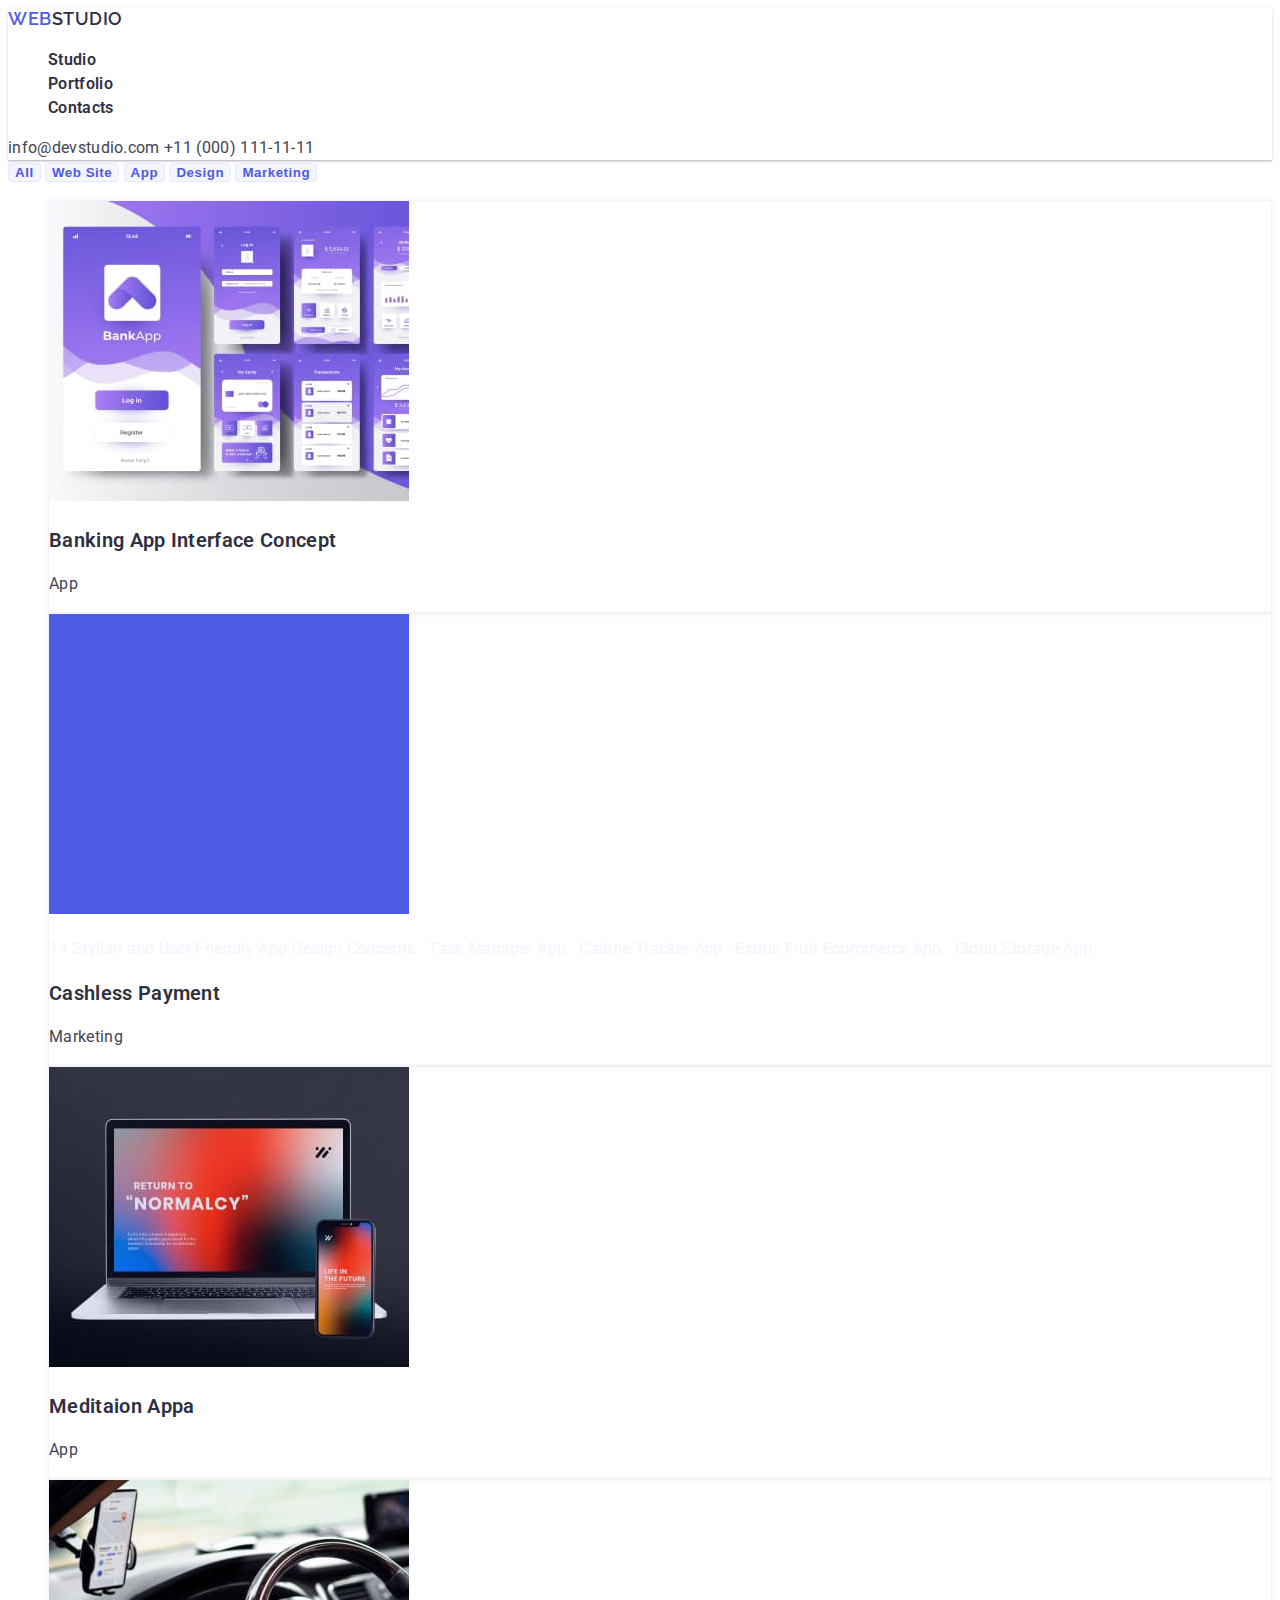
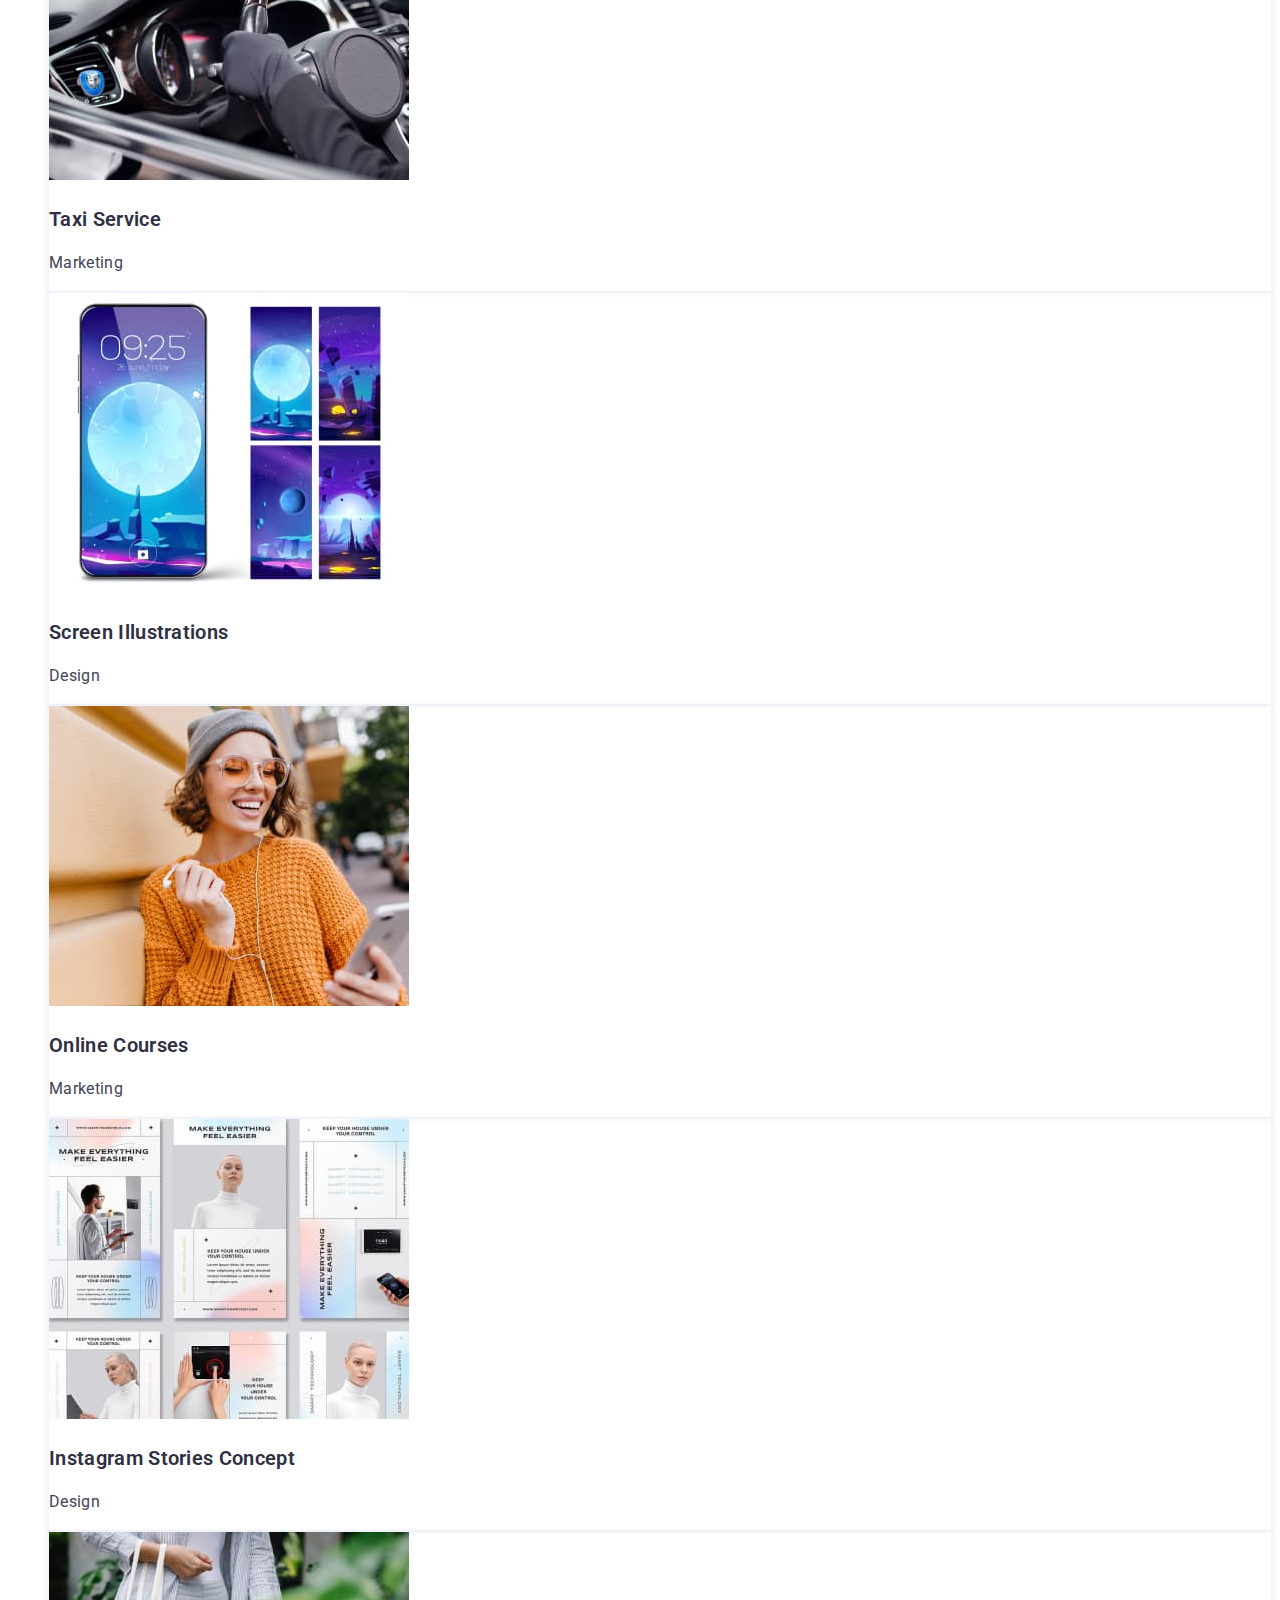
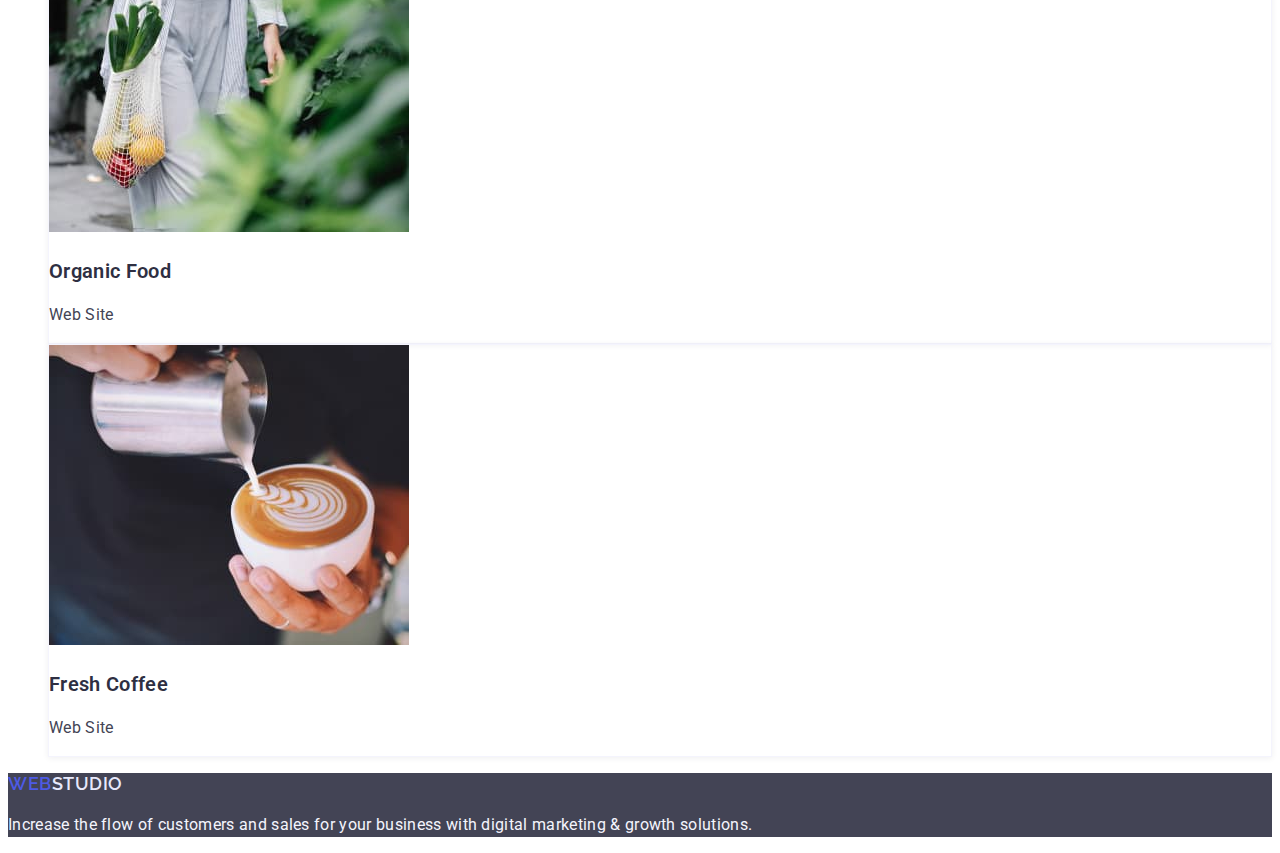
==== portfolio.html @ 363cf3ab "first commit" ====
<!DOCTYPE html>
<html lang="en">
  <head>
    <meta charset="UTF-8" />
    <meta http-equiv="X-UA-Compatible" content="IE=edge" />
    <meta name="viewport" content="width=device-width, initial-scale=1.0" />
    <link
      href="https://fonts.googleapis.com/css2?family=Raleway:wght@700&family=Roboto:wght@400;500;700;900&display=swap"
      rel="stylesheet"
    />
    <link rel="stylesheet" href="./css/styles.css" />
    <title>Portfolio</title>
  </head>
  <body>
    <header class="header">
      <div class="container-header">
        <a href="./index.html" class="link logo web"
          ><span class="link web">WEB</span>STUDIO</a
        >
        <div class="nav">
          <nav>
            <ul>
              <li><a href="./index.html" class="link nav">Studio</a></li>
              <li><a href="./portfolio.html" class="link nav">Portfolio</a></li>
              <li><a href="" class="link nav">Contacts</a></li>
            </ul>
          </nav>
          <div class="contacts">
            <a href="mailto:info@devstudio.com" class="link description"
              >info@devstudio.com</a
            >
            <a href="tel:+110001111111" class="link description"
              >+11 (000) 111-11-11</a
            >
          </div>
        </div>
      </div>
    </header>
    <main>
      <section class="buttons">
        <h2 class="subtitle hidden">empty</h2>
        <button class="btn active" type="button">All</button>
        <button class="btn" type="button">Web Site</button>
        <button class="btn" type="button">App</button>
        <button class="btn" type="button">Design</button>
        <button class="btn" type="button">Marketing</button>
      </section>

      <section class="cards">
        <h2 class="subtitle hidden">cards</h2>
        <ul>
          <li class="card">
            <img
              src="./images/Banking-App-Interface-Concept.jpg"
              alt="Banking App Interface Concept"
              width="360"
              height="300"
            />
            <h3 class="subsubtitle">Banking App Interface Concept</h3>
            <p class="description">App</p>
          </li>
          <li class="card">
            <img
              src="./images/Cashless-Payment.jpg"
              alt="Cashless Payment"
              width="360"
              height="300"
            />
            <!-- Due to only next text has to add in front of img, I use inline style of margins/padding  -->
            <!-- style="
                margin-top: -270px;
                padding-bottom: 200px;
                margin-left: 30px;
                margin-right: 900px;
              " -->
            <p class="description add">
              14 Stylish and User-Friendly App Design Concepts · Task Manager
              App · Calorie Tracker App · Exotic Fruit Ecommerce App · Cloud
              Storage App
            </p>
            <h3 class="subsubtitle">Cashless Payment</h3>
            <p class="description">Marketing</p>
          </li>
          <li class="card">
            <img
              src="./images/Meditaion-App.jpg"
              alt="Meditaion App"
              width="360"
              height="300"
            />
            <h3 class="subsubtitle">Meditaion Appa</h3>
            <p class="description">App</p>
          </li>
          <li class="card">
            <img
              src="./images/Taxi-Service.jpg"
              alt="Taxi Service"
              width="360"
              height="300"
            />
            <h3 class="subsubtitle">Taxi Service</h3>
            <p class="description">Marketing</p>
          </li>
          <li class="card">
            <img
              src="./images/Screen-Illustrations.jpg"
              alt="Screen Illustrations"
              width="360"
              height="300"
            />
            <h3 class="subsubtitle">Screen Illustrations</h3>
            <p class="description">Design</p>
          </li>
          <li class="card">
            <img
              src="./images/Online-Courses.jpg"
              alt="Online Courses"
              width="360"
              height="300"
            />
            <h3 class="subsubtitle">Online Courses</h3>
            <p class="description">Marketing</p>
          </li>
          <li class="card">
            <img
              src="./images/Instagram-Stories-Concept.jpg"
              alt="Instagram Stories Concept"
              width="360"
              height="300"
            />
            <h3 class="subsubtitle">Instagram Stories Concept</h3>
            <p class="description">Design</p>
          </li>
          <li class="card">
            <img
              src="./images/Organic-Food.jpg"
              alt="Organic Food"
              width="360"
              height="300"
            />
            <h3 class="subsubtitle">Organic Food</h3>
            <p class="description">Web Site</p>
          </li>
          <li class="card">
            <img
              src="./images/Fresh-Coffee.jpg"
              alt="Fresh Coffee"
              width="360"
              height="300"
            />
            <h3 class="subsubtitle">Fresh Coffee</h3>
            <p class="description">Web Site</p>
          </li>
        </ul>
      </section>
    </main>
    <footer class="footer">
      <div class="container-footer">
        <a href="./index.html" class="link footer web"
          ><span class="link web">WEB</span>STUDIO</a
        >
        <p class="description footer no-psevdo">
          Increase the flow of customers and sales for your business with
          digital marketing & growth solutions.
        </p>
      </div>
    </footer>
  </body>
</html>
---- css/styles.css ----
/* -------------------------MAIN SETTINGS---------------------------------- */

:root {
  --navy-blue: #2e2f42;
  --white-color: #fff;
  --cloud-color: #f4f4fd;
  --blue-color: #4d5ae5;
  --slate-color: #434455;
  --cornflower-color: #e7e9fc;
  --green-color: #31d0aa;
  --light-slate-color: #8e8f99;
}
body {
  /* margin: 0;
  padding: 0; */
  font-family: "Roboto", "Raleway", sans-serif;
  font-size: 16px;
  font-weight: normal;
  color: var(--navy-blue);
  letter-spacing: 0.02em;
  line-height: 1.5;
}
li {
  list-style: none;
}
/* -------------------------SECTIONS---------------------------------- */
.header {
  box-shadow: 0px 2px 1px rgba(46, 47, 66, 0.08),
    0px 1px 1px rgba(46, 47, 66, 0.16), 0px 1px 6px rgba(46, 47, 66, 0.08);
}
.header,
.features,
.doing,
.cards {
  background-color: var(--white-color);
}
.head {
  background-color: var(--navy-blue);
  color: var(--cloud-color);
}

.team {
  background-color: var(--cornflower-color);
  text-align: center;
}
.footer {
  background-color: var(--slate-color);
}
/* -------------------------BUTTONS--------------------------------- */

.btn {
  align-items: center;
  cursor: pointer;
  letter-spacing: 0.04em;
  font-weight: 600;
  background-color: var(--cloud-color);
  color: var(--blue-color);
  border: 1px solid var(--cornflower-color);
  border-radius: 4px;
  text-decoration: none;
}
.btn:hover,
.btn:focus {
  background-color: var(--blue-color);
  color: var(--cloud-color);
}
.btn.backward {
  font-weight: 600;
  line-height: 1.19;
  background-color: var(--blue-color);
  color: var(--white-color);
  box-shadow: 0px 4px 4px rgba(0, 0, 0, 0.15);
  border: var(--blue-color);
  border-radius: 4px;
}
.btn.backward:hover,
.btn.backward:focus {
  background-color: var(--cloud-color);
  color: var(--blue-color);
  border: 1px solid var(--cloud-color);
}
/* -------------------------h1/h2/h3---------------------------------- */

.title {
  color: var(--white-color);
  font-weight: 600;
  font-size: 56px;
  line-height: 1.07;
  text-align: center;
}
.subtitle {
  font-weight: 600;
  font-size: 36px;
  line-height: 1.11;
  text-align: center;
}
.subsubtitle {
  line-height: 1.2;
  font-weight: 600;
  font-size: 20px;
}
/* -------------------------p/link/nav/hover:focus---------------------------------- */

.description,
.link.description {
  letter-spacing: 0.02em;
  color: var(--slate-color);
}
.link.description {
  font-weight: normal;
}
.link {
  text-decoration: underline;
  font-weight: 600;
  color: var(--navy-blue);
  text-decoration: none;
}
.link:hover,
.link:focus,
.link.nav:hover,
.link.nav:focus,
.link.footer:hover,
.link.footer:focus,
.link.logo:hover,
.link.logo:focus {
  color: var(--blue-color);
}
.link.nav {
  color: var(--navy-blue);
}
/* .link.footer.web:hover,
.link.footer.web:focus {
  background-color: var(--white-color);
} */
/* -------------------------FEATURES---------------------------------- */

.description.footer,
.link.footer {
  color: var(--cornflower-color);
}
.link.logo {
  color: var(--navy-blue);
}
.web {
  font-family: "Raleway", sans-serif;
  font-size: 18px;
  line-height: 1.16;
  letter-spacing: 0.03em;
  text-transform: uppercase;
  color: var(--blue-color);
}
.hidden {
  display: none;
}
.description.add {
  color: var(--cloud-color);
}
.description.footer.no-psevdo {
  color: var(--cloud-color);
}
/* -------------------------CARDs---------------------------------- */

.person {
  box-shadow: 0px 1px 6px rgba(46, 47, 66, 0.08),
    0px 1px 1px rgba(46, 47, 66, 0.16), 0px 2px 1px rgba(46, 47, 66, 0.08);
  border-radius: 0px 0px 4px 4px;
  background: var(--white-color);
}
.card {
  border: 0.5px solid var(--cloud-color);
  box-shadow: 0px 1px 6px rgba(46, 47, 66, 0.08);
}
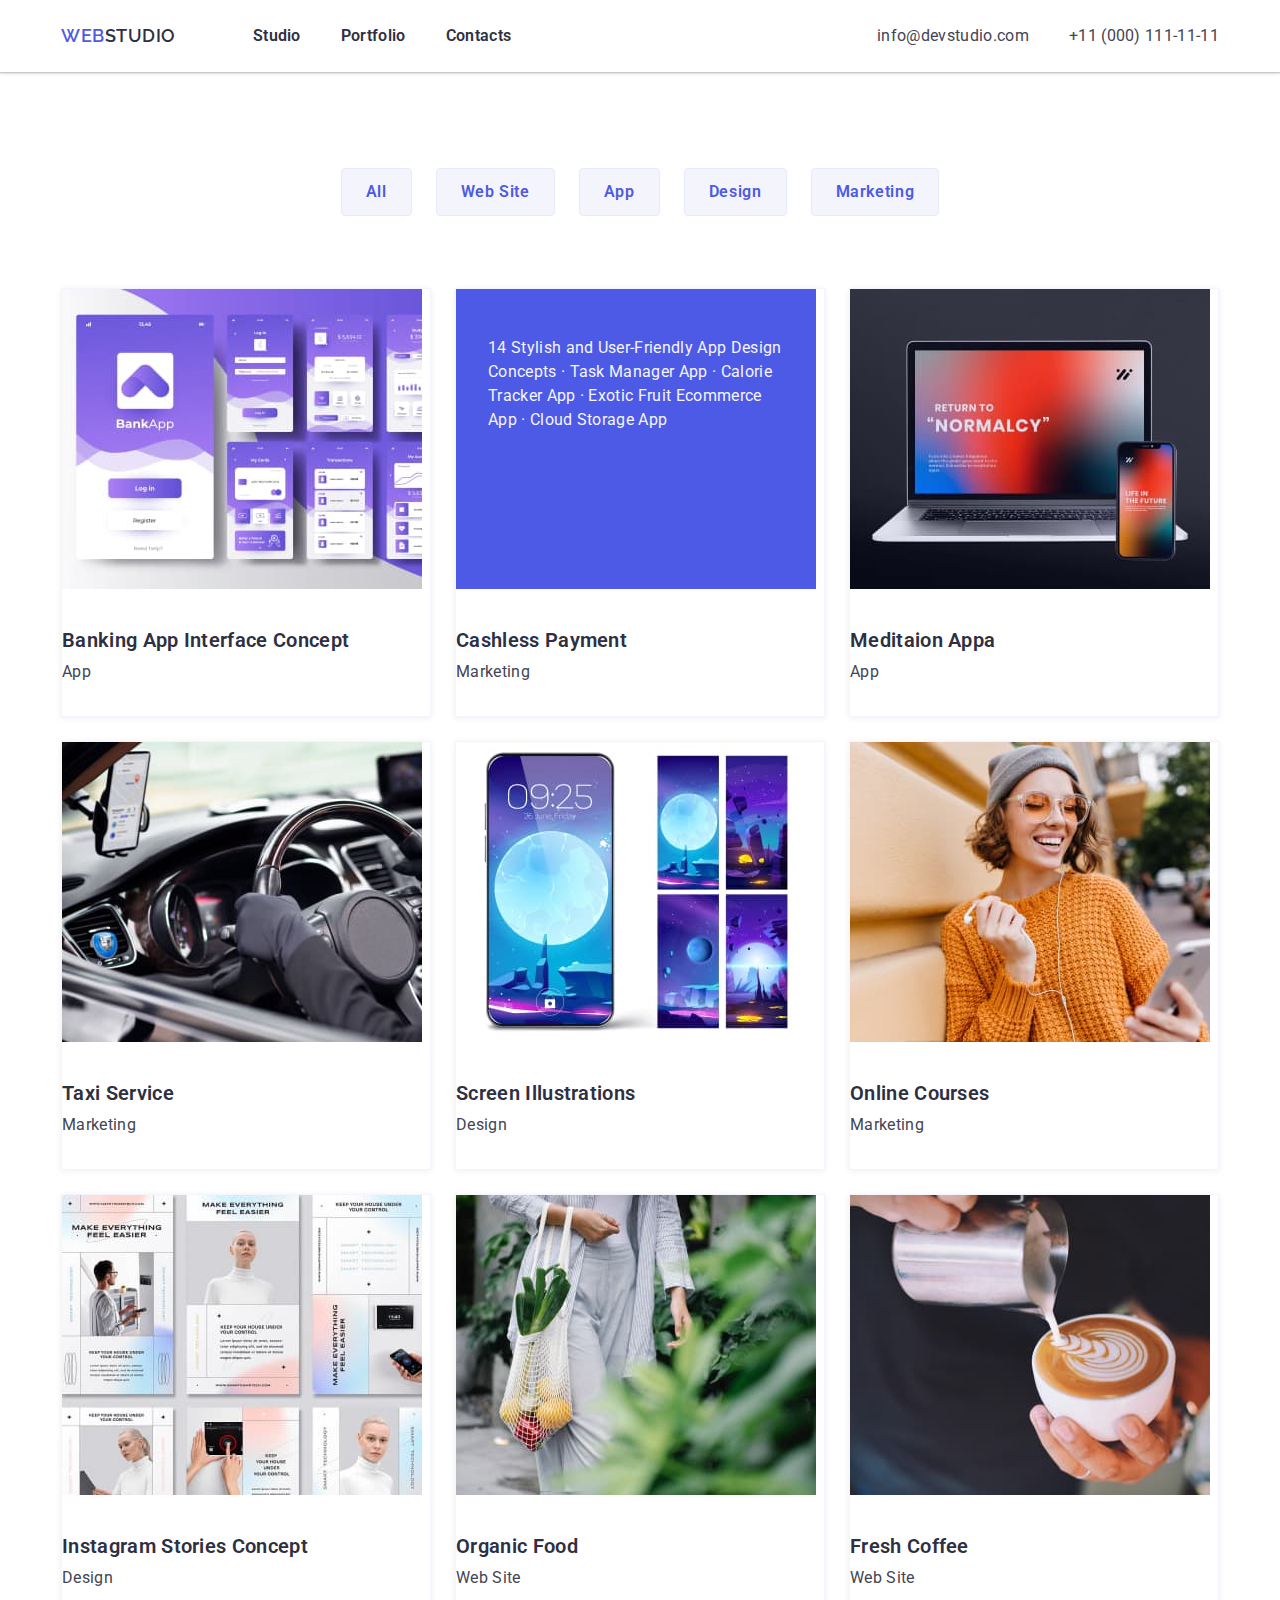
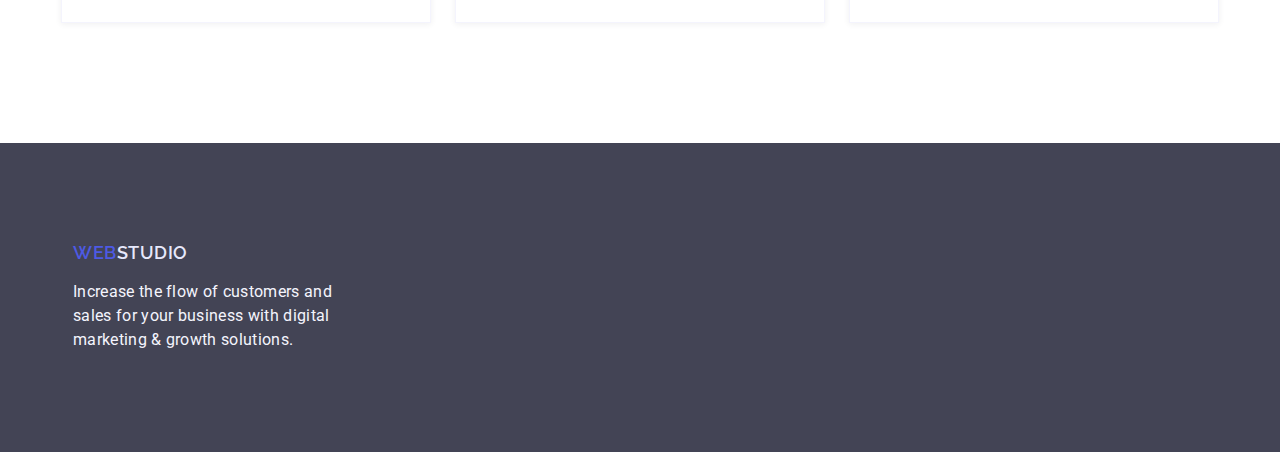
==== commit 6a21795d: "first commit" ====
--- a/portfolio.html
+++ b/portfolio.html
@@ -4,6 +4,10 @@
     <meta charset="UTF-8" />
     <meta http-equiv="X-UA-Compatible" content="IE=edge" />
     <meta name="viewport" content="width=device-width, initial-scale=1.0" />
+    <link
+      rel="stylesheet"
+      href="https://cdnjs.cloudflare.com/ajax/libs/modern-normalize/1.0.0/modern-normalize.min.css"
+    />
     <link
       href="https://fonts.googleapis.com/css2?family=Raleway:wght@700&family=Roboto:wght@400;500;700;900&display=swap"
       rel="stylesheet"
@@ -13,149 +17,170 @@
   </head>
   <body>
     <header class="header">
-      <div class="container-header">
-        <a href="./index.html" class="link logo web"
-          ><span class="link web">WEB</span>STUDIO</a
-        >
-        <div class="nav">
-          <nav>
-            <ul>
-              <li><a href="./index.html" class="link nav">Studio</a></li>
-              <li><a href="./portfolio.html" class="link nav">Portfolio</a></li>
-              <li><a href="" class="link nav">Contacts</a></li>
+      <div class="container container-header">
+        <div class="container-nav">
+          <a href="./index.html" class="link logo web"
+            ><span class="link web">WEB</span>STUDIO</a
+          >
+
+          <nav class="nav">
+            <ul class="nav-items">
+              <li class="nav-item">
+                <a href="./index.html" class="link">Studio</a>
+              </li>
+              <li class="nav-item">
+                <a href="./portfolio.html" class="link">Portfolio</a>
+              </li>
+              <li class="nav-item"><a href="" class="link">Contacts</a></li>
             </ul>
           </nav>
-          <div class="contacts">
-            <a href="mailto:info@devstudio.com" class="link description"
-              >info@devstudio.com</a
-            >
-            <a href="tel:+110001111111" class="link description"
-              >+11 (000) 111-11-11</a
-            >
-          </div>
+        </div>
+        <div class="contacts">
+          <a href="mailto:info@devstudio.com" class="link description"
+            >info@devstudio.com</a
+          >
+          <a href="tel:+110001111111" class="link description"
+            >+11 (000) 111-11-11</a
+          >
         </div>
       </div>
     </header>
     <main>
-      <section class="buttons">
-        <h2 class="subtitle hidden">empty</h2>
-        <button class="btn active" type="button">All</button>
-        <button class="btn" type="button">Web Site</button>
-        <button class="btn" type="button">App</button>
-        <button class="btn" type="button">Design</button>
-        <button class="btn" type="button">Marketing</button>
+      <section class="section buttons">
+        <div class="container container-buttons">
+          <h2 class="subtitle secret-name">empty</h2>
+          <ul class="buttons-items">
+            <li class="button-item">
+              <button class="btn" type="button">All</button>
+            </li>
+            <li class="button-item">
+              <button class="btn" type="button">Web Site</button>
+            </li>
+            <li class="button-item">
+              <button class="btn" type="button">App</button>
+            </li>
+            <li class="button-item">
+              <button class="btn" type="button">Design</button>
+            </li>
+            <li class="button-item">
+              <button class="btn" type="button">Marketing</button>
+            </li>
+          </ul>
+        </div>
       </section>
 
-      <section class="cards">
-        <h2 class="subtitle hidden">cards</h2>
-        <ul>
-          <li class="card">
-            <img
-              src="./images/Banking-App-Interface-Concept.jpg"
-              alt="Banking App Interface Concept"
-              width="360"
-              height="300"
-            />
-            <h3 class="subsubtitle">Banking App Interface Concept</h3>
-            <p class="description">App</p>
-          </li>
-          <li class="card">
-            <img
-              src="./images/Cashless-Payment.jpg"
-              alt="Cashless Payment"
-              width="360"
-              height="300"
-            />
-            <!-- Due to only next text has to add in front of img, I use inline style of margins/padding  -->
-            <!-- style="
-                margin-top: -270px;
-                padding-bottom: 200px;
-                margin-left: 30px;
-                margin-right: 900px;
-              " -->
-            <p class="description add">
-              14 Stylish and User-Friendly App Design Concepts · Task Manager
-              App · Calorie Tracker App · Exotic Fruit Ecommerce App · Cloud
-              Storage App
-            </p>
-            <h3 class="subsubtitle">Cashless Payment</h3>
-            <p class="description">Marketing</p>
-          </li>
-          <li class="card">
-            <img
-              src="./images/Meditaion-App.jpg"
-              alt="Meditaion App"
-              width="360"
-              height="300"
-            />
-            <h3 class="subsubtitle">Meditaion Appa</h3>
-            <p class="description">App</p>
-          </li>
-          <li class="card">
-            <img
-              src="./images/Taxi-Service.jpg"
-              alt="Taxi Service"
-              width="360"
-              height="300"
-            />
-            <h3 class="subsubtitle">Taxi Service</h3>
-            <p class="description">Marketing</p>
-          </li>
-          <li class="card">
-            <img
-              src="./images/Screen-Illustrations.jpg"
-              alt="Screen Illustrations"
-              width="360"
-              height="300"
-            />
-            <h3 class="subsubtitle">Screen Illustrations</h3>
-            <p class="description">Design</p>
-          </li>
-          <li class="card">
-            <img
-              src="./images/Online-Courses.jpg"
-              alt="Online Courses"
-              width="360"
-              height="300"
-            />
-            <h3 class="subsubtitle">Online Courses</h3>
-            <p class="description">Marketing</p>
-          </li>
-          <li class="card">
-            <img
-              src="./images/Instagram-Stories-Concept.jpg"
-              alt="Instagram Stories Concept"
-              width="360"
-              height="300"
-            />
-            <h3 class="subsubtitle">Instagram Stories Concept</h3>
-            <p class="description">Design</p>
-          </li>
-          <li class="card">
-            <img
-              src="./images/Organic-Food.jpg"
-              alt="Organic Food"
-              width="360"
-              height="300"
-            />
-            <h3 class="subsubtitle">Organic Food</h3>
-            <p class="description">Web Site</p>
-          </li>
-          <li class="card">
-            <img
-              src="./images/Fresh-Coffee.jpg"
-              alt="Fresh Coffee"
-              width="360"
-              height="300"
-            />
-            <h3 class="subsubtitle">Fresh Coffee</h3>
-            <p class="description">Web Site</p>
-          </li>
-        </ul>
+      <section class="section card">
+        <div class="container container-card">
+          <h2 class="subtitle secret-name">cards</h2>
+          <ul class="card-items">
+            <li class="card-item">
+              <img
+                src="./images/Banking-App-Interface-Concept.jpg"
+                alt="Banking App Interface Concept"
+                width="360"
+                height="300"
+              />
+              <h3 class="crosstitle">Banking App Interface Concept</h3>
+              <p class="description">App</p>
+            </li>
+            <li class="card-item">
+              <img
+                src="./images/Cashless-Payment.jpg"
+                alt="Cashless Payment"
+                width="360"
+                height="300"
+              />
+              <!-- Due to only next text has to add in front of img, I use inline style of margins/padding  -->
+              <!-- style="
+                    margin-top: -270px;
+                    padding-bottom: 200px;
+                    margin-left: 30px;
+                    margin-right: 900px;
+                  " -->
+              <p class="description add">
+                14 Stylish and User-Friendly App Design Concepts · Task Manager
+                App · Calorie Tracker App · Exotic Fruit Ecommerce App · Cloud
+                Storage App
+              </p>
+              <h3 class="crosstitle">Cashless Payment</h3>
+              <p class="description">Marketing</p>
+            </li>
+            <li class="card-item">
+              <img
+                src="./images/Meditaion-App.jpg"
+                alt="Meditaion App"
+                width="360"
+                height="300"
+              />
+              <h3 class="crosstitle">Meditaion Appa</h3>
+              <p class="description">App</p>
+            </li>
+            <li class="card-item">
+              <img
+                src="./images/Taxi-Service.jpg"
+                alt="Taxi Service"
+                width="360"
+                height="300"
+              />
+              <h3 class="crosstitle">Taxi Service</h3>
+              <p class="description">Marketing</p>
+            </li>
+            <li class="card-item">
+              <img
+                src="./images/Screen-Illustrations.jpg"
+                alt="Screen Illustrations"
+                width="360"
+                height="300"
+              />
+              <h3 class="crosstitle">Screen Illustrations</h3>
+              <p class="description">Design</p>
+            </li>
+            <li class="card-item">
+              <img
+                src="./images/Online-Courses.jpg"
+                alt="Online Courses"
+                width="360"
+                height="300"
+              />
+              <h3 class="crosstitle">Online Courses</h3>
+              <p class="description">Marketing</p>
+            </li>
+            <li class="card-item">
+              <img
+                src="./images/Instagram-Stories-Concept.jpg"
+                alt="Instagram Stories Concept"
+                width="360"
+                height="300"
+              />
+              <h3 class="crosstitle">Instagram Stories Concept</h3>
+              <p class="description">Design</p>
+            </li>
+            <li class="card-item">
+              <img
+                src="./images/Organic-Food.jpg"
+                alt="Organic Food"
+                width="360"
+                height="300"
+              />
+              <h3 class="crosstitle">Organic Food</h3>
+              <p class="description">Web Site</p>
+            </li>
+            <li class="card-item">
+              <img
+                src="./images/Fresh-Coffee.jpg"
+                alt="Fresh Coffee"
+                width="360"
+                height="300"
+              />
+              <h3 class="crosstitle">Fresh Coffee</h3>
+              <p class="description">Web Site</p>
+            </li>
+          </ul>
+        </div>
       </section>
     </main>
     <footer class="footer">
-      <div class="container-footer">
+      <div class="container footer-container">
         <a href="./index.html" class="link footer web"
           ><span class="link web">WEB</span>STUDIO</a
         >
--- a/css/styles.css
+++ b/css/styles.css
@@ -9,16 +9,22 @@
   --cornflower-color: #e7e9fc;
   --green-color: #31d0aa;
   --light-slate-color: #8e8f99;
+  --main-font: "Roboto", sans-serif;
+  --second-font: "Raleway", sans-serif;
+  --letter-spacing: 0.02rem;
+  --line-height: 1.5;
+  --semibold-weight: 600;
 }
 body {
   /* margin: 0;
   padding: 0; */
-  font-family: "Roboto", "Raleway", sans-serif;
+  font-family: var(--main-font);
   font-size: 16px;
   font-weight: normal;
   color: var(--navy-blue);
-  letter-spacing: 0.02em;
-  line-height: 1.5;
+  letter-spacing: var(--letter-spacing);
+  line-height: var(--line-height);
+  background-color: var(--white-color);
 }
 li {
   list-style: none;
@@ -28,13 +34,7 @@
   box-shadow: 0px 2px 1px rgba(46, 47, 66, 0.08),
     0px 1px 1px rgba(46, 47, 66, 0.16), 0px 1px 6px rgba(46, 47, 66, 0.08);
 }
-.header,
-.features,
-.doing,
-.cards {
-  background-color: var(--white-color);
-}
-.head {
+.hero {
   background-color: var(--navy-blue);
   color: var(--cloud-color);
 }
@@ -52,7 +52,7 @@
   align-items: center;
   cursor: pointer;
   letter-spacing: 0.04em;
-  font-weight: 600;
+  font-weight: var(--semibold-weight);
   background-color: var(--cloud-color);
   color: var(--blue-color);
   border: 1px solid var(--cornflower-color);
@@ -65,7 +65,7 @@
   color: var(--cloud-color);
 }
 .btn.backward {
-  font-weight: 600;
+  font-weight: var(--semibold-weight);
   line-height: 1.19;
   background-color: var(--blue-color);
   color: var(--white-color);
@@ -83,74 +83,68 @@
 
 .title {
   color: var(--white-color);
-  font-weight: 600;
+  font-weight: var(--semibold-weight);
   font-size: 56px;
   line-height: 1.07;
   text-align: center;
 }
 .subtitle {
-  font-weight: 600;
+  font-weight: var(--semibold-weight);
   font-size: 36px;
   line-height: 1.11;
   text-align: center;
 }
-.subsubtitle {
+.crosstitle {
   line-height: 1.2;
-  font-weight: 600;
   font-size: 20px;
+  font-weight: var(--semibold-weight);
 }
 /* -------------------------p/link/nav/hover:focus---------------------------------- */
 
 .description,
 .link.description {
-  letter-spacing: 0.02em;
   color: var(--slate-color);
 }
 .link.description {
   font-weight: normal;
 }
 .link {
-  text-decoration: underline;
-  font-weight: 600;
+  font-weight: var(--semibold-weight);
   color: var(--navy-blue);
   text-decoration: none;
 }
 .link:hover,
-.link:focus,
-.link.nav:hover,
-.link.nav:focus,
-.link.footer:hover,
-.link.footer:focus,
-.link.logo:hover,
-.link.logo:focus {
+.link:focus {
   color: var(--blue-color);
 }
 .link.nav {
   color: var(--navy-blue);
 }
-/* .link.footer.web:hover,
-.link.footer.web:focus {
-  background-color: var(--white-color);
-} */
 /* -------------------------FEATURES---------------------------------- */
 
-.description.footer,
-.link.footer {
-  color: var(--cornflower-color);
-}
-.link.logo {
-  color: var(--navy-blue);
-}
 .web {
-  font-family: "Raleway", sans-serif;
+  font-family: var(--second-font);
   font-size: 18px;
   line-height: 1.16;
   letter-spacing: 0.03em;
   text-transform: uppercase;
   color: var(--blue-color);
 }
-.hidden {
-  display: none;
+.logo {
+  color: var(--navy-blue);
+}
+.footer {
+  color: var(--cornflower-color);
+}
+.secret-name {
+  position: absolute;
+  width: 1px;
+  height: 1px;
+  margin: -1px;
+  padding: 0;
+  overflow: hidden;
+  border: 0;
+  clip: rect(0 0 0 0);
 }
 .description.add {
   color: var(--cloud-color);
@@ -158,7 +152,7 @@
 .description.footer.no-psevdo {
   color: var(--cloud-color);
 }
-/* -------------------------CARDs---------------------------------- */
+/* -------------------------CARDS---------------------------------- */
 
 .person {
   box-shadow: 0px 1px 6px rgba(46, 47, 66, 0.08),
@@ -166,7 +160,131 @@
   border-radius: 0px 0px 4px 4px;
   background: var(--white-color);
 }
-.card {
+.card-item {
   border: 0.5px solid var(--cloud-color);
   box-shadow: 0px 1px 6px rgba(46, 47, 66, 0.08);
 }
+/* -------------------------MARGINS/PADDINGS/WIDTH/HEIGHT---------------------------------- */
+/* -------------------------MAIN SETTINGS---------------------------------- */
+
+h1,
+h2,
+h3,
+p,
+ul {
+  margin: 0;
+  padding: 0;
+}
+.title {
+  padding: 0 0 48px 0;
+}
+.subtitle {
+  padding: 0 0 72px 0;
+}
+.crosstitle {
+  padding: 32px 0 8px 0;
+}
+.description {
+  padding: 0 0 32px 0;
+}
+.container {
+  max-width: 1158px;
+  margin: 0 auto;
+}
+.section {
+  padding: 120px 0;
+}
+/* -------------------------HEADER---------------------------------- */
+
+.container-header {
+  justify-content: space-between;
+  align-items: center;
+  display: flex;
+  gap: 77px;
+  padding: 24px 0;
+}
+.container-nav {
+  display: flex;
+  align-items: center;
+  gap: 77px;
+}
+.nav-items {
+  display: flex;
+  align-items: center;
+  gap: 40px;
+}
+.contacts {
+  display: flex;
+  gap: 40px;
+  justify-content: space-between;
+}
+.link.description {
+  padding: 0;
+}
+/* -------------------------INDEX.HTML---------------------------------- */
+
+.container-hero {
+  padding: 0 318px;
+}
+.btn.backward {
+  width: 170px;
+  height: 51px;
+  margin: 0 161px;
+}
+.feature-items,
+.doing-items,
+.team-items {
+  display: flex;
+  justify-content: space-between;
+  gap: 24px;
+}
+.feature-items {
+  margin: -32px 0 -120px 0;
+}
+.doing-items {
+  margin: 0 0 60px 0;
+}
+.footer-container {
+  transform: translateX(-435px);
+  width: 264px;
+  display: flex;
+  flex-direction: column;
+  padding: 100px 0;
+}
+.footer.link.web {
+  padding: 0 0 16px 0;
+}
+.no-psevdo {
+  padding: 0;
+}
+/* -------------------------PORTFOLIO.HTML---------------------------------- */
+
+.card-items {
+  display: flex;
+  flex-wrap: wrap;
+  gap: 24px;
+}
+.card-item {
+  flex-basis: calc((100% - 48px) / 3);
+}
+.description.add {
+  width: 296px;
+  height: 96px;
+  margin: -260px 32px 164px;
+}
+.buttons {
+  padding: 96px 0 72px 0;
+}
+.buttons-items {
+  display: flex;
+  justify-content: center;
+  gap: 24px;
+}
+.btn {
+  width: auto;
+  height: 48px;
+  padding: 12px 24px;
+}
+.card {
+  padding: 0 0 120px 0;
+}
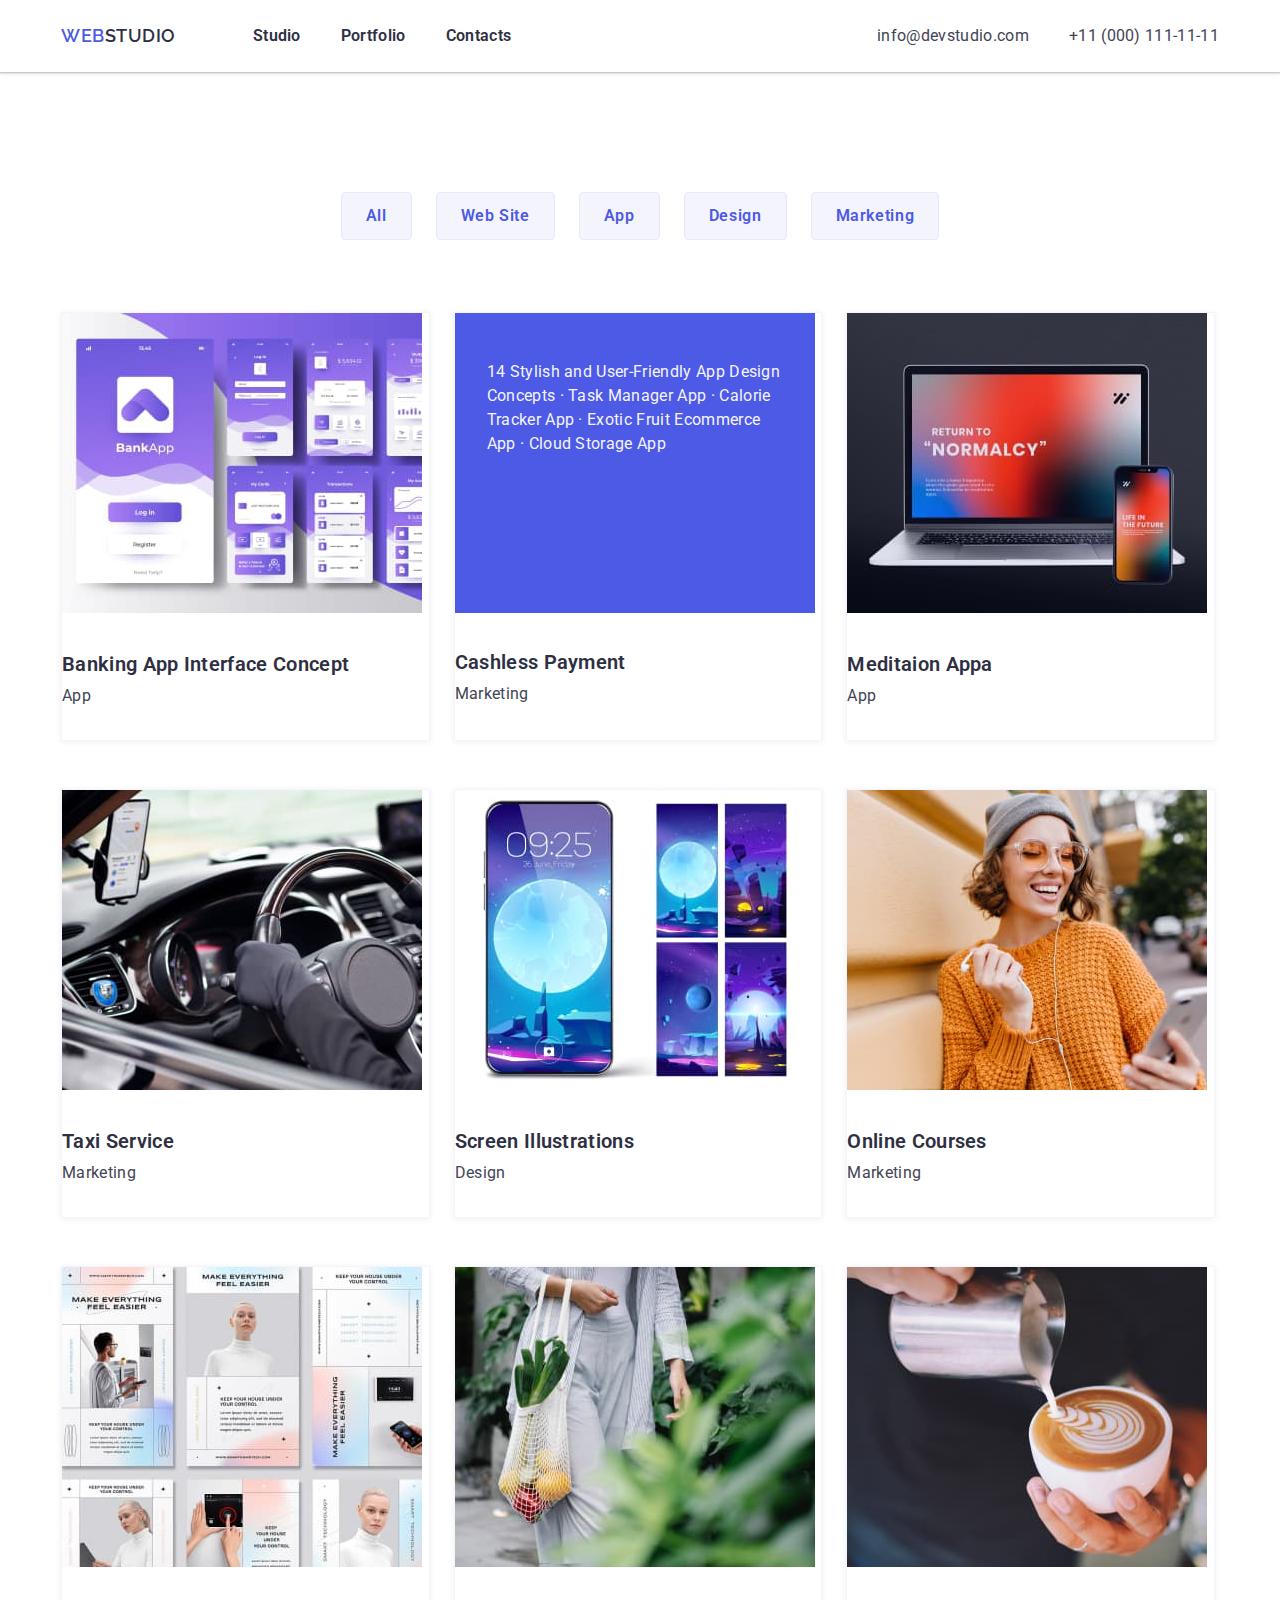
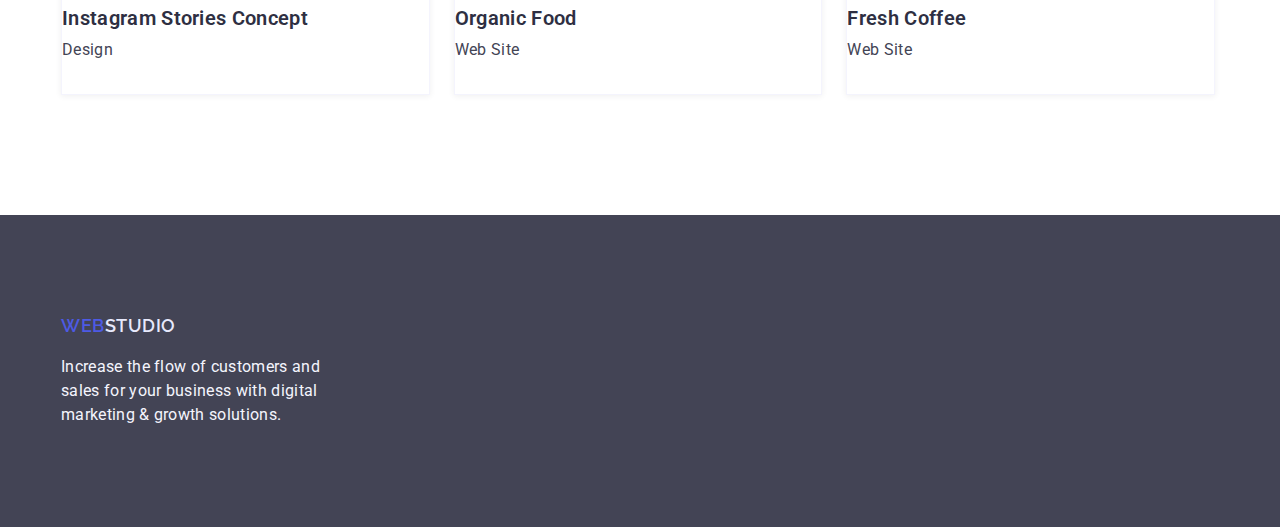
==== commit 15da505a: "second commit" ====
--- a/portfolio.html
+++ b/portfolio.html
@@ -19,8 +19,8 @@
     <header class="header">
       <div class="container container-header">
         <div class="container-nav">
-          <a href="./index.html" class="link logo web"
-            ><span class="link web">WEB</span>STUDIO</a
+          <a href="./index.html" class="logo web"
+            ><span class="web">WEB</span>STUDIO</a
           >
 
           <nav class="nav">
@@ -46,7 +46,7 @@
       </div>
     </header>
     <main>
-      <section class="section buttons">
+      <section class="section main">
         <div class="container container-buttons">
           <h2 class="subtitle secret-name">empty</h2>
           <ul class="buttons-items">
@@ -67,9 +67,6 @@
             </li>
           </ul>
         </div>
-      </section>
-
-      <section class="section card">
         <div class="container container-card">
           <h2 class="subtitle secret-name">cards</h2>
           <ul class="card-items">
@@ -90,13 +87,6 @@
                 width="360"
                 height="300"
               />
-              <!-- Due to only next text has to add in front of img, I use inline style of margins/padding  -->
-              <!-- style="
-                    margin-top: -270px;
-                    padding-bottom: 200px;
-                    margin-left: 30px;
-                    margin-right: 900px;
-                  " -->
               <p class="description add">
                 14 Stylish and User-Friendly App Design Concepts · Task Manager
                 App · Calorie Tracker App · Exotic Fruit Ecommerce App · Cloud
@@ -180,14 +170,16 @@
       </section>
     </main>
     <footer class="footer">
-      <div class="container footer-container">
-        <a href="./index.html" class="link footer web"
-          ><span class="link web">WEB</span>STUDIO</a
-        >
-        <p class="description footer no-psevdo">
-          Increase the flow of customers and sales for your business with
-          digital marketing & growth solutions.
-        </p>
+      <div class="footer-container container">
+        <div class="footer-wrapper">
+          <a href="./index.html" class="footer web"
+            ><span class="web">WEB</span>STUDIO</a
+          >
+          <p class="description footer no-psevdo">
+            Increase the flow of customers and sales for your business with
+            digital marketing & growth solutions.
+          </p>
+        </div>
       </div>
     </footer>
   </body>
--- a/css/styles.css
+++ b/css/styles.css
@@ -29,6 +29,37 @@
 li {
   list-style: none;
 }
+a {
+  text-decoration: none;
+}
+
+h1,
+h2,
+h3,
+p,
+ul {
+  margin: 0;
+  padding: 0;
+}
+.title {
+  margin: 0 0 48px 0;
+}
+.subtitle {
+  margin: 0 0 72px 0;
+}
+.crosstitle {
+  margin: 32px 0 8px 0;
+}
+.description {
+  margin: 0 0 32px 0;
+}
+.container {
+  max-width: 1158px;
+  margin: 0 auto;
+}
+.section {
+  padding: 120px 0;
+}
 /* -------------------------SECTIONS---------------------------------- */
 .header {
   box-shadow: 0px 2px 1px rgba(46, 47, 66, 0.08),
@@ -129,6 +160,7 @@
   letter-spacing: 0.03em;
   text-transform: uppercase;
   color: var(--blue-color);
+  font-weight: var(--semibold-weight);
 }
 .logo {
   color: var(--navy-blue);
@@ -165,35 +197,6 @@
   box-shadow: 0px 1px 6px rgba(46, 47, 66, 0.08);
 }
 /* -------------------------MARGINS/PADDINGS/WIDTH/HEIGHT---------------------------------- */
-/* -------------------------MAIN SETTINGS---------------------------------- */
-
-h1,
-h2,
-h3,
-p,
-ul {
-  margin: 0;
-  padding: 0;
-}
-.title {
-  padding: 0 0 48px 0;
-}
-.subtitle {
-  padding: 0 0 72px 0;
-}
-.crosstitle {
-  padding: 32px 0 8px 0;
-}
-.description {
-  padding: 0 0 32px 0;
-}
-.container {
-  max-width: 1158px;
-  margin: 0 auto;
-}
-.section {
-  padding: 120px 0;
-}
 /* -------------------------HEADER---------------------------------- */
 
 .container-header {
@@ -216,20 +219,27 @@
 .contacts {
   display: flex;
   gap: 40px;
-  justify-content: space-between;
+  margin-left: auto;
 }
 .link.description {
-  padding: 0;
+  margin: 0;
 }
 /* -------------------------INDEX.HTML---------------------------------- */
 
 .container-hero {
-  padding: 0 318px;
+  margin: 0 auto;
+}
+.container-hero > .title {
+  width: 510px;
+  margin: 0 auto;
+  padding-bottom: 48px;
 }
 .btn.backward {
   width: 170px;
-  height: 51px;
-  margin: 0 161px;
+  margin: 0 auto;
+  display: flex;
+  justify-content: center;
+  align-items: center;
 }
 .feature-items,
 .doing-items,
@@ -238,47 +248,48 @@
   justify-content: space-between;
   gap: 24px;
 }
-.feature-items {
-  margin: -32px 0 -120px 0;
+.section-features,
+.section-doing {
+  padding: 120px 0 0 0;
+}
+.feature-item > .crosstitle {
+  margin: 0 0 8px 0;
+}
+.feature-item > .description {
+  margin: 0;
 }
 .doing-items {
   margin: 0 0 60px 0;
 }
-.footer-container {
-  transform: translateX(-435px);
+.footer-wrapper {
+  margin-right: auto;
   width: 264px;
-  display: flex;
-  flex-direction: column;
   padding: 100px 0;
 }
-.footer.link.web {
-  padding: 0 0 16px 0;
-}
 .no-psevdo {
-  padding: 0;
+  margin: 16px 0 0 0;
 }
 /* -------------------------PORTFOLIO.HTML---------------------------------- */
 
 .card-items {
   display: flex;
   flex-wrap: wrap;
-  gap: 24px;
+  row-gap: 48px;
+  column-gap: 24px;
 }
 .card-item {
-  flex-basis: calc((100% - 48px) / 3);
+  flex-basis: calc((100% - 52px) / 3);
 }
 .description.add {
   width: 296px;
   height: 96px;
-  margin: -260px 32px 164px;
-}
-.buttons {
-  padding: 96px 0 72px 0;
+  margin: -260px 32px 194px 32px;
 }
 .buttons-items {
   display: flex;
   justify-content: center;
   gap: 24px;
+  margin: 0 0 72px 0;
 }
 .btn {
   width: auto;
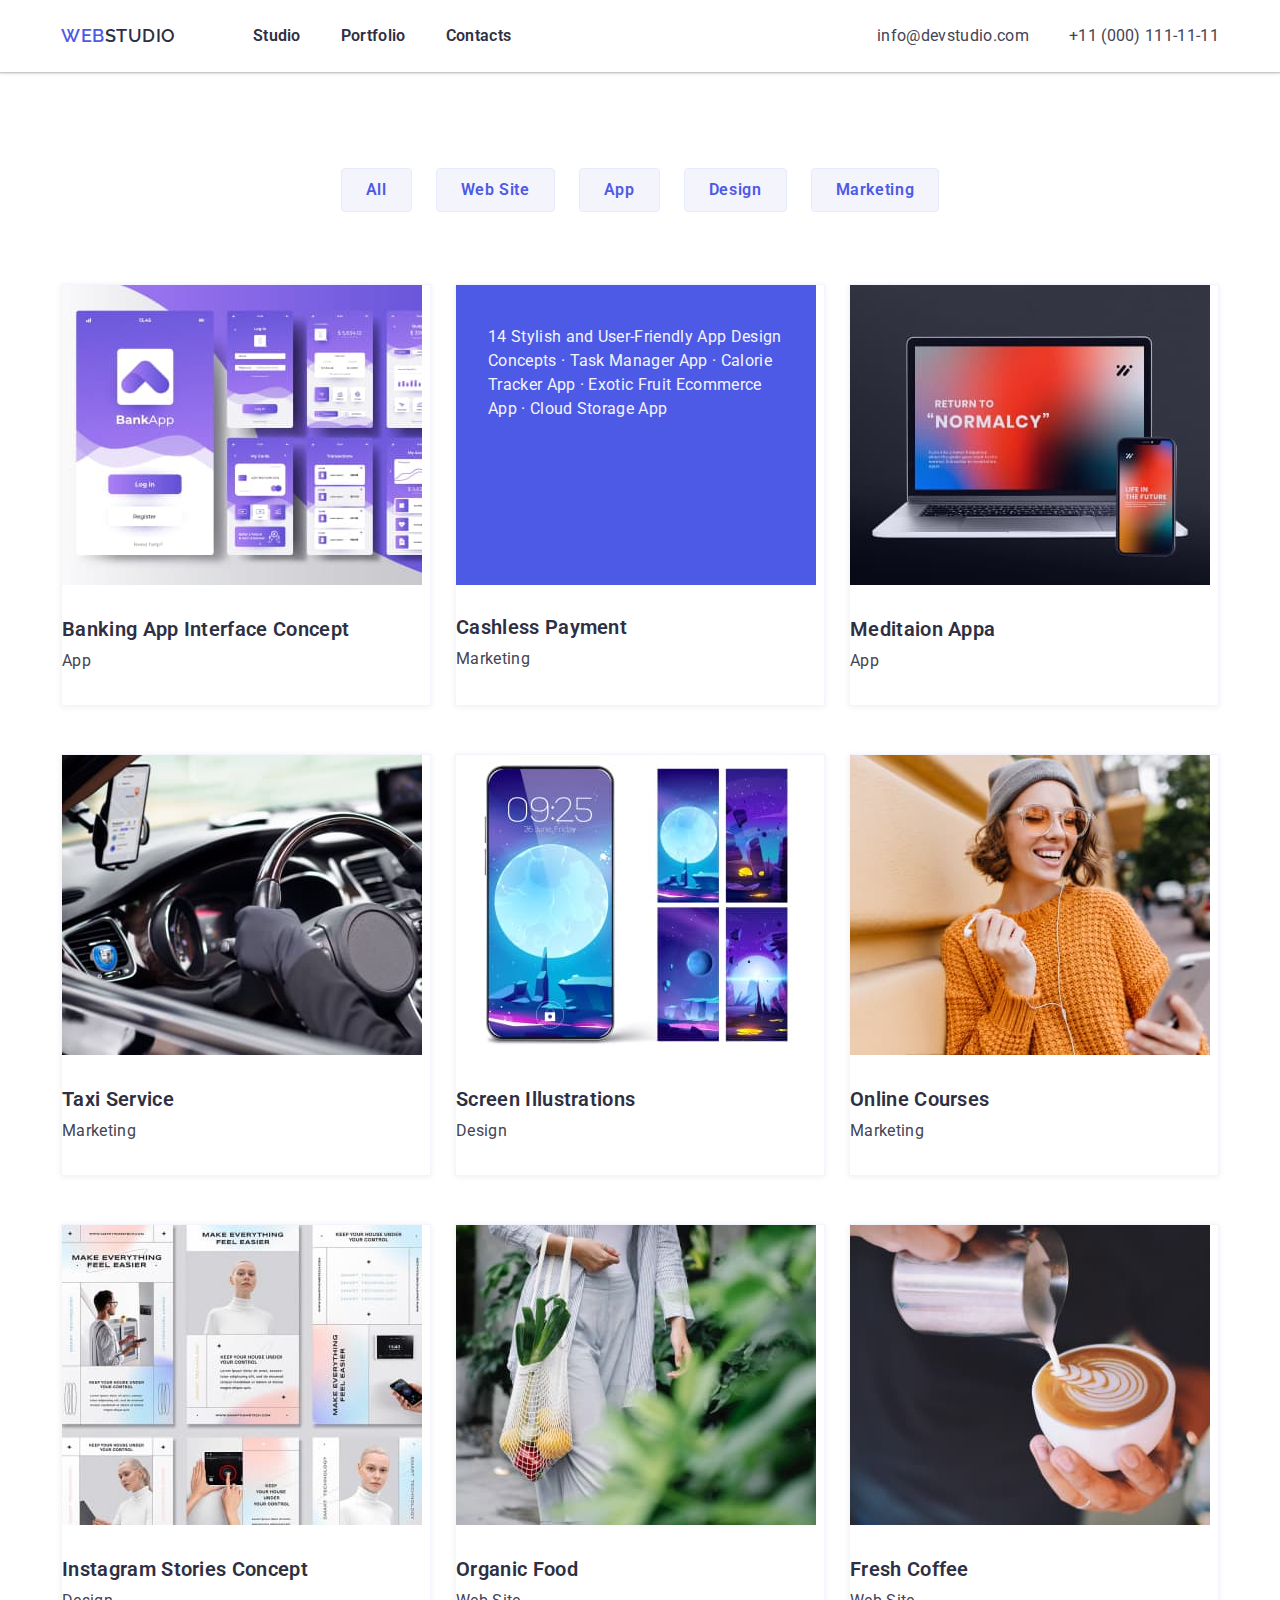
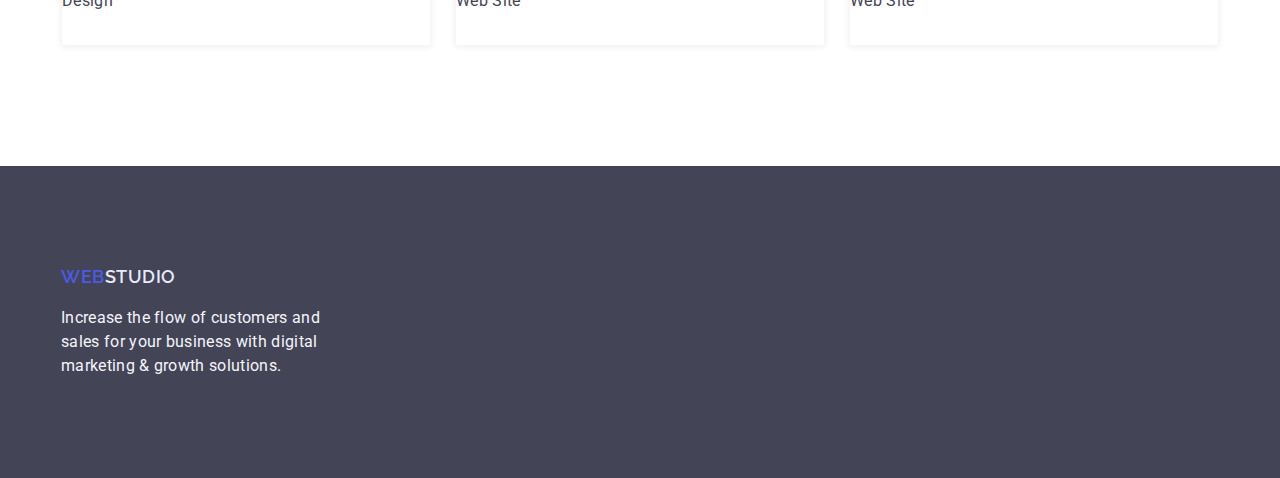
==== commit 4ceac2df: "third commit" ====
--- a/portfolio.html
+++ b/portfolio.html
@@ -46,7 +46,7 @@
       </div>
     </header>
     <main>
-      <section class="section main">
+      <section class="section-portfolio main">
         <div class="container container-buttons">
           <h2 class="subtitle secret-name">empty</h2>
           <ul class="buttons-items">
--- a/css/styles.css
+++ b/css/styles.css
@@ -16,8 +16,6 @@
   --semibold-weight: 600;
 }
 body {
-  /* margin: 0;
-  padding: 0; */
   font-family: var(--main-font);
   font-size: 16px;
   font-weight: normal;
@@ -32,7 +30,9 @@
 a {
   text-decoration: none;
 }
-
+img {
+  display: block;
+}
 h1,
 h2,
 h3,
@@ -230,9 +230,9 @@
   margin: 0 auto;
 }
 .container-hero > .title {
-  width: 510px;
-  margin: 0 auto;
-  padding-bottom: 48px;
+  width: 492px;
+  margin: 0 auto;
+  margin-bottom: 48px;
 }
 .btn.backward {
   width: 170px;
@@ -248,8 +248,7 @@
   justify-content: space-between;
   gap: 24px;
 }
-.section-features,
-.section-doing {
+.section-features {
   padding: 120px 0 0 0;
 }
 .feature-item > .crosstitle {
@@ -257,9 +256,6 @@
 }
 .feature-item > .description {
   margin: 0;
-}
-.doing-items {
-  margin: 0 0 60px 0;
 }
 .footer-wrapper {
   margin-right: auto;
@@ -270,7 +266,9 @@
   margin: 16px 0 0 0;
 }
 /* -------------------------PORTFOLIO.HTML---------------------------------- */
-
+.section-portfolio {
+  padding: 96px 0 120px 0;
+}
 .card-items {
   display: flex;
   flex-wrap: wrap;
@@ -278,7 +276,7 @@
   column-gap: 24px;
 }
 .card-item {
-  flex-basis: calc((100% - 52px) / 3);
+  flex-basis: calc((100% - 48px) / 3);
 }
 .description.add {
   width: 296px;
@@ -293,7 +291,6 @@
 }
 .btn {
   width: auto;
-  height: 48px;
   padding: 12px 24px;
 }
 .card {
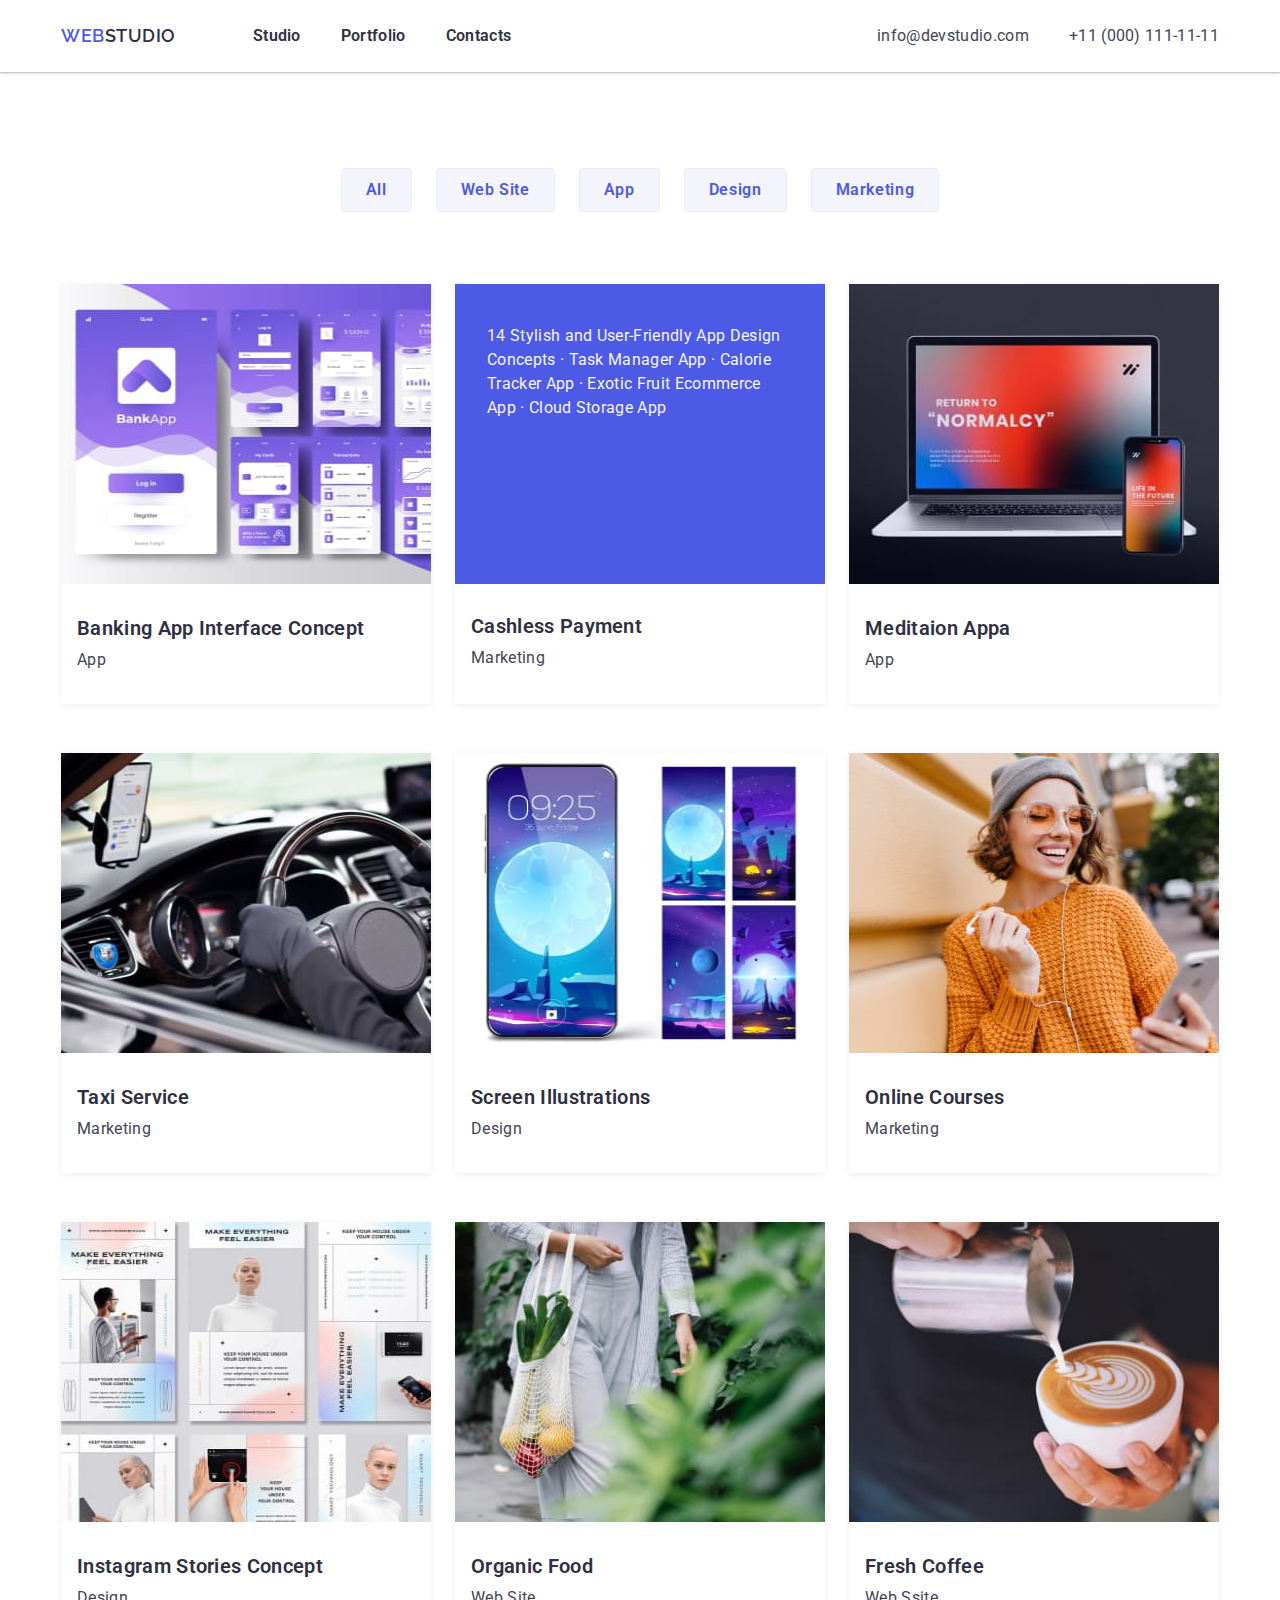
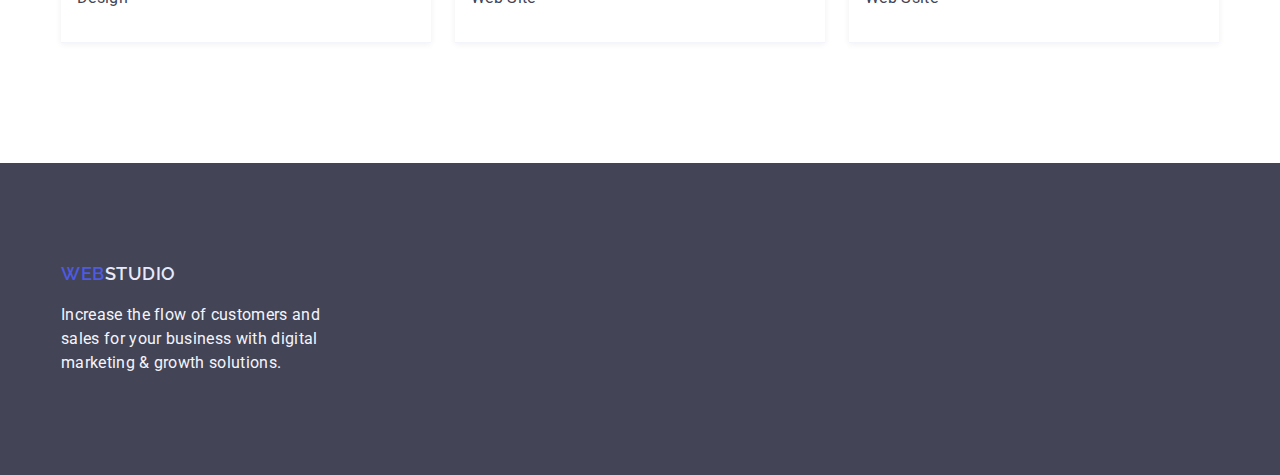
==== commit 40bf3594: "done" ====
--- a/portfolio.html
+++ b/portfolio.html
@@ -74,17 +74,19 @@
               <img
                 src="./images/Banking-App-Interface-Concept.jpg"
                 alt="Banking App Interface Concept"
-                width="360"
-                height="300"
-              />
-              <h3 class="crosstitle">Banking App Interface Concept</h3>
-              <p class="description">App</p>
+                width="370"
+                height="300"
+              />
+              <div class="container-card-item">
+                <h3 class="crosstitle">Banking App Interface Concept</h3>
+                <p class="description">App</p>
+              </div>
             </li>
             <li class="card-item">
               <img
                 src="./images/Cashless-Payment.jpg"
                 alt="Cashless Payment"
-                width="360"
+                width="370"
                 height="300"
               />
               <p class="description add">
@@ -92,78 +94,94 @@
                 App · Calorie Tracker App · Exotic Fruit Ecommerce App · Cloud
                 Storage App
               </p>
-              <h3 class="crosstitle">Cashless Payment</h3>
-              <p class="description">Marketing</p>
+              <div class="container-card-item">
+                <h3 class="crosstitle">Cashless Payment</h3>
+                <p class="description">Marketing</p>
+              </div>
             </li>
             <li class="card-item">
               <img
                 src="./images/Meditaion-App.jpg"
                 alt="Meditaion App"
-                width="360"
-                height="300"
-              />
-              <h3 class="crosstitle">Meditaion Appa</h3>
-              <p class="description">App</p>
+                width="370"
+                height="300"
+              />
+              <div class="container-card-item">
+                <h3 class="crosstitle">Meditaion Appa</h3>
+                <p class="description">App</p>
+              </div>
             </li>
             <li class="card-item">
               <img
                 src="./images/Taxi-Service.jpg"
                 alt="Taxi Service"
-                width="360"
-                height="300"
-              />
-              <h3 class="crosstitle">Taxi Service</h3>
-              <p class="description">Marketing</p>
+                width="370"
+                height="300"
+              />
+              <div class="container-card-item">
+                <h3 class="crosstitle">Taxi Service</h3>
+                <p class="description">Marketing</p>
+              </div>
             </li>
             <li class="card-item">
               <img
                 src="./images/Screen-Illustrations.jpg"
                 alt="Screen Illustrations"
-                width="360"
-                height="300"
-              />
-              <h3 class="crosstitle">Screen Illustrations</h3>
-              <p class="description">Design</p>
+                width="370"
+                height="300"
+              />
+              <div class="container-card-item">
+                <h3 class="crosstitle">Screen Illustrations</h3>
+                <p class="description">Design</p>
+              </div>
             </li>
             <li class="card-item">
               <img
                 src="./images/Online-Courses.jpg"
                 alt="Online Courses"
-                width="360"
-                height="300"
-              />
-              <h3 class="crosstitle">Online Courses</h3>
-              <p class="description">Marketing</p>
+                width="370"
+                height="300"
+              />
+              <div class="container-card-item">
+                <h3 class="crosstitle">Online Courses</h3>
+                <p class="description">Marketing</p>
+              </div>
             </li>
             <li class="card-item">
               <img
                 src="./images/Instagram-Stories-Concept.jpg"
                 alt="Instagram Stories Concept"
-                width="360"
-                height="300"
-              />
-              <h3 class="crosstitle">Instagram Stories Concept</h3>
-              <p class="description">Design</p>
+                width="370"
+                height="300"
+              />
+              <div class="container-card-item">
+                <h3 class="crosstitle">Instagram Stories Concept</h3>
+                <p class="description">Design</p>
+              </div>
             </li>
             <li class="card-item">
               <img
                 src="./images/Organic-Food.jpg"
                 alt="Organic Food"
-                width="360"
-                height="300"
-              />
-              <h3 class="crosstitle">Organic Food</h3>
-              <p class="description">Web Site</p>
+                width="370"
+                height="300"
+              />
+              <div class="container-card-item">
+                <h3 class="crosstitle">Organic Food</h3>
+                <p class="description">Web Site</p>
+              </div>
             </li>
             <li class="card-item">
               <img
                 src="./images/Fresh-Coffee.jpg"
                 alt="Fresh Coffee"
-                width="360"
-                height="300"
-              />
-              <h3 class="crosstitle">Fresh Coffee</h3>
-              <p class="description">Web Site</p>
+                width="370"
+                height="300"
+              />
+              <div class="container-card-item">
+                <h3 class="crosstitle">Fresh Coffee</h3>
+                <p class="description">Web Ssite</p>
+              </div>
             </li>
           </ul>
         </div>
--- a/css/styles.css
+++ b/css/styles.css
@@ -32,6 +32,7 @@
 }
 img {
   display: block;
+  margin: 0;
 }
 h1,
 h2,
@@ -193,7 +194,7 @@
   background: var(--white-color);
 }
 .card-item {
-  border: 0.5px solid var(--cloud-color);
+  border-bottom: 0.5px solid var(--cloud-color);
   box-shadow: 0px 1px 6px rgba(46, 47, 66, 0.08);
 }
 /* -------------------------MARGINS/PADDINGS/WIDTH/HEIGHT---------------------------------- */
@@ -269,6 +270,9 @@
 .section-portfolio {
   padding: 96px 0 120px 0;
 }
+.container-card-item {
+  margin: 32px 16px;
+}
 .card-items {
   display: flex;
   flex-wrap: wrap;
